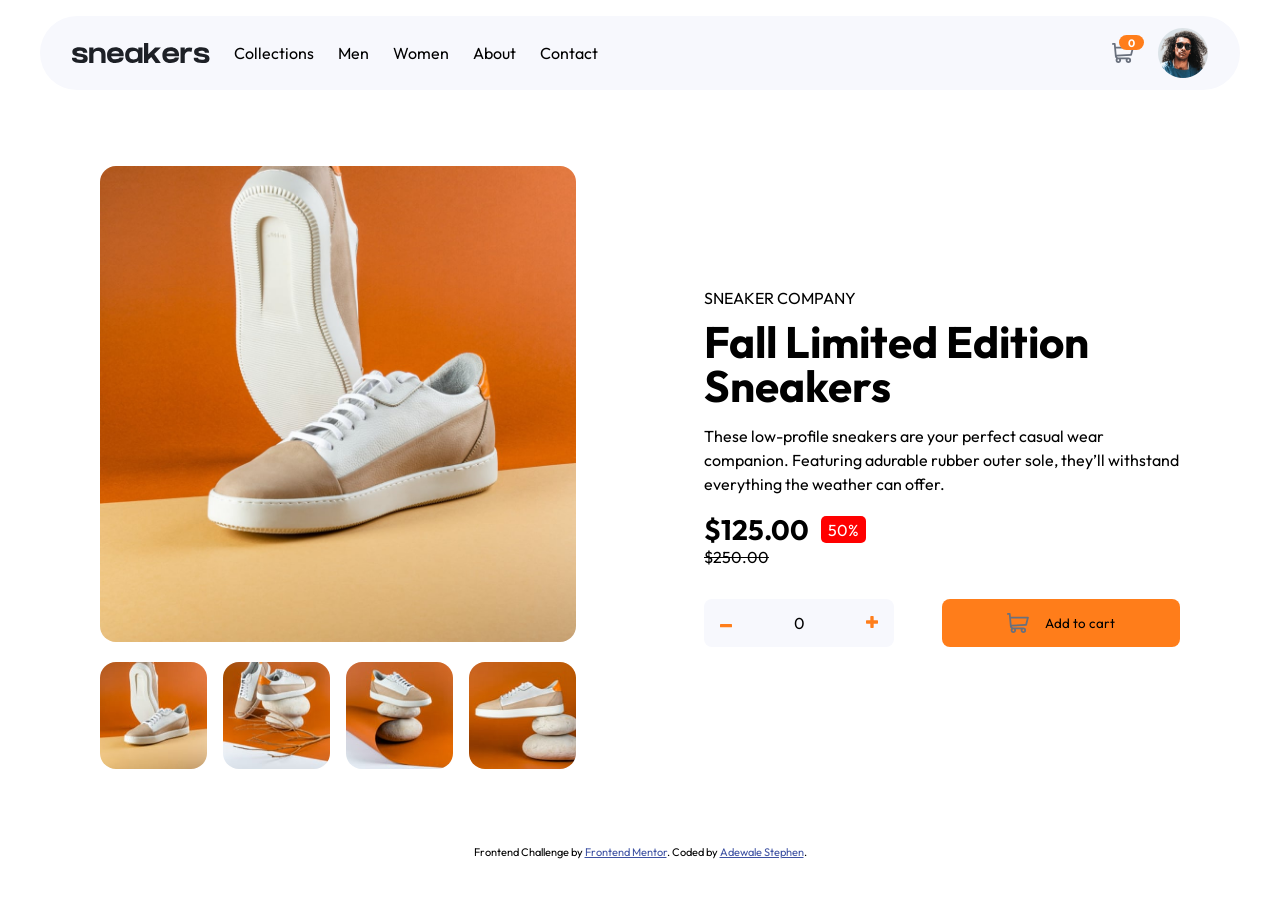
==== client/index.html @ b7990dde "chore: added an e-commerce  project i worked on 2 years ago" ====
<!DOCTYPE html>
<html lang="en">

<head>
    <meta charset="UTF-8">
    <meta name="viewport" content="width=device-width, initial-scale=1.0">
    <title>E-Commerce Banking</title>
    <link rel="stylesheet" href="style.css">
</head>

<body>
    <nav class="d-flex">
        <div data-sideBar="sideBar" class="mobileSidebar d-none">
            <img data-closeSideBar="closeSideBar" src="./images/icon-close.svg" alt="icon close" class="close">
            <ul>
                <li>Collections</li>
                <li>Men</li>
                <li>Women</li>
                <li>About</li>
                <li>Contact</li>
            </ul>
        </div>

        <div class="d-flex gap">
            <img data-openSideBar="openSideBar" src="./images/icon-menu.svg" alt="icon menu" class="menu">
            <img src="./images/logo.svg" alt="logo">
            <ul class="d-flex gap desktopCta">
                <li>Collections</li>
                <li>Men</li>
                <li>Women</li>
                <li>About</li>
                <li>Contact</li>
            </ul>
        </div>
        <div class="strong d-flex gap">
            <span data-cart="cart" class="d-flex cart">
                <img src="./images/icon-cart.svg" alt="icon" class="cart">
                <strong data-totalItems="totalItems" class="number">0</strong>
            </span>
            <img src="./images/image-avatar.png" alt="image avatar" class="avatar">
        </div>
    </nav>

    <section data-basket="basket" class="basket d-none">
        <h4>Cart</h4>
        <hr>
        <div class="filledOrEmpty d-flex">
            <div data-selectProduct="selectProduct" class="d-none">
                <div class="filled d-flex">
                    <img class="cartImage" src="./images/image-product-1-thumbnail.jpg" alt="image product 1 thumbnail">
                    <p>Fall Limited Sneakers $125 x
                        <span data-cartQuantity="cartQuantity">1</span>
                        <strong data-cartPrice="cartPrice">$125.00</strong>
                    </p>
                    <button data-resetCart="resetCart"><img src="./images/icon-delete.svg" alt="delete"></button>
                </div>
                <button class="checkout">Checkout</button>
            </div>
            <p data-noSelection="noSelection" class="empty">Your Cart is empty.</p>
        </div>
    </section>

    <main class="d-flex">
        <section>
            <div class="banner width">
                <img data-banner="banner" src="./images/image-product-1.jpg" alt="image product 1"
                    class="width borderRadius">
            </div>
            <div class="thumbnail">
                <img data-imageThumbnail="imageThumbnail" src="./images/image-product-1-thumbnail.jpg"
                    alt="image product 1 thumbnail" class="width borderRadius">
                <img data-imageThumbnail="imageThumbnail" src="./images/image-product-2-thumbnail.jpg"
                    alt="image product 2 thumbnail" class="width borderRadius">
                <img data-imageThumbnail="imageThumbnail" src="./images/image-product-3-thumbnail.jpg"
                    alt="image product 3 thumbnail" class="width borderRadius">
                <img data-imageThumbnail="imageThumbnail" src="./images/image-product-4-thumbnail.jpg"
                    alt="image product 4 thumbnail" class="width borderRadius">
            </div>
        </section>
        <header>
            <p class="companyName">Sneaker Company</p>
            <h1>Fall Limited Edition Sneakers</h1>
            <p class="productAbout">These low-profile sneakers are your perfect casual wear companion. Featuring
                adurable rubber outer sole, they’ll withstand everything the weather can offer.</p>
            <div class="priceTag">
                <p class="d-flex">
                    <strong data-price="price">$125.00</strong>
                    <span>50%</span>
                </p>
                <p data-discount="discount" class="discount">$250.00</p>
            </div>
            <div class="productQuantity d-flex">
                <div class="toggleQuantity d-flex">
                    <button data-decrementBtn="decrementBtn"><img src="./images/icon-minus.svg"
                            alt="icon minus"></button>
                    <span data-quantity="quantity">0</span>
                    <button data-incrementBtn="incrementBtn"><img src="./images/icon-plus.svg" alt="icon plus"></button>
                </div>
                <button data-addToCart="addToCart" class="d-flex purchase">
                    <img src="./images/icon-cart.svg" alt="icon cart">
                    Add to cart
                </button>
            </div>
        </header>
    </main>
    <div class="attribution">
        Frontend Challenge by <a href="https://www.frontendmentor.io?ref=challenge" target="_blank">Frontend Mentor</a>.
        Coded by <a href="#">Adewale Stephen</a>.
    </div>
    <script src="./main.js"></script>
</body>

</html>
---- client/style.css ----
@font-face {
  font-family: "Outfit";
  src: url("./outfit/Outfit-VariableFont_wght.ttf");
}
*,
*::before,
*::after {
  margin: 0;
  padding: 0;
  box-sizing: border-box;
  font-family: "Outfit";
}
:root {
  --Orange: hsl(26, 100%, 55%);
  --Paleorange: hsl(25, 100%, 94%);
  --Verydarkblue: hsl(220, 13%, 13%);
  --Darkgrayishblue: hsl(219, 9%, 45%);
  --Grayishblue: hsl(220, 14%, 75%);
  --Lightgrayishblue: hsl(223, 64%, 98%);
  --White: hsl(0, 0%, 100%);
  --Black: hsl(0, 0%, 0%);
  --lightbox: hsla(0, 0%, 0%, 0.75);
}
body {
  background-color: var(--White);
  width: clamp(64rem, calc(100% - 20px), 75rem);
  margin: auto;
  font-size: 16px;
}
nav {
  justify-content: space-between;
  padding: 0.75rem 2rem;
  background-color: var(--Lightgrayishblue);
  position: relative;
  border-radius: 5rem;
  margin: 1rem 0 0 0;
}
.avatar {
  width: 50px;
}
.cart,
.avatar {
  cursor: pointer;
}
nav .strong span {
  position: relative;
}
.number {
  position: absolute;
  right: -0.625rem;
  top: -0.5rem;
  color: var(--White);
  font-size: 0.675rem;
  background-color: var(--Orange);
  padding: 0.04rem 0.55rem;
  border-radius: 0.5rem;
}
.mobileSidebar {
  position: fixed;
  top: 0;
  left: 0;
  padding: 1.5rem 1rem;
  width: 65%;
  background-color: white;
  min-height: 100vh;
  overflow: hidden;
  animation: sideBar 0.1s linear;
  -moz-animation: sideBar 0.1s linear;
  -webkit-animation: sideBar 0.1s linear;
  z-index: 1000;
}

@keyframes sideBar {
  from {
    width: 0px;
  }
  to {
    width: 65%;
  }
}
.mobileSidebar ul {
  margin: 2rem 0 0 0;
}
.mobileSidebar ul li {
  padding: 0.5rem 0;
}

.basket {
  background-color: var(--White);
  box-shadow:
    0px 4px 15px rgba(0, 0, 0, 0.1),
    0px 8px 30px rgba(0, 0, 0, 0.1);
  border-radius: 0.75rem;
  position: absolute;
  margin-top: 1rem;
  right: 5%;
  width: 20rem;
}
.basket h4 {
  padding: 1rem;
}
.basket .filledOrEmpty {
  padding: 1rem;
}
.basket .filledOrEmpty {
  min-height: 7rem;
  flex-direction: column;
  justify-content: center;
}
.basket .filledOrEmpty .empty {
  text-align: center;
  text-align: center;
}
.basket .filledOrEmpty div {
  margin: 0 0 1rem 0;
}
.basket .filledOrEmpty div .filled {
  gap: 1.25rem;
}
.basket .filledOrEmpty div .cartImage {
  width: 3.725rem;
  border-radius: 0.625rem;
}
.basket .filledOrEmpty div .checkout {
  padding: 0.75rem;
  width: 100%;
  background-color: var(--Orange);
  border-radius: 0.425rem;
}
main {
  justify-content: space-between;
  padding: 0.75rem 5%;
  margin: 4rem 0;
  gap: 8rem;
}
section,
header {
  width: 50%;
}
.banner img {
  margin-bottom: 1rem;
}
.thumbnail {
  display: grid;
  grid-template-columns: repeat(4, 1fr);
  gap: 1rem;
}
.thumbnail img {
  cursor: pointer;
  transition: 0.7s;
}
.thumbnail img:active {
  transform: scale(110%);
  transition: 0.5s;
}
.thumbnail img:hover {
  filter: contrast(70%) brightness(120%);
}
header .companyName {
  text-transform: uppercase;
}
header h1 {
  font-size: 2.75rem;
  line-height: 1;
  margin: 0.75rem 0;
}
header .productAbout {
  margin: 1rem 0;
  line-height: 1.5;
}
header .priceTag p strong {
  font-size: 1.75rem;
}
header .priceTag p span {
  padding: 0.2rem 0.45rem;
  background-color: red;
  border-radius: 5px;
  color: var(--White);
  margin: 0 0 0 0.75rem;
}
.productQuantity {
  margin: 2rem 0 0 0;
  justify-content: space-between;
}
.productQuantity .toggleQuantity {
  background-color: var(--Lightgrayishblue);
  width: 40%;
  justify-content: space-between;
  border-radius: 0.5rem;
}
.productQuantity .toggleQuantity button {
  padding: 1rem;
}
.productQuantity .purchase {
  width: 50%;
  background-color: var(--Orange);
  padding: 0.85rem;
  border-radius: 0.5rem;
  justify-content: center;
  gap: 1rem;
}
.discount {
  text-decoration: line-through;
}
.close,
.menu {
  cursor: pointer;
}
.attribution {
  font-size: 11px;
  text-align: center;
  margin: 0 0 2rem 0;
}
.attribution a {
  color: hsl(228, 45%, 44%);
}
ul {
  list-style: none;
}
li {
  cursor: pointer;
}
button {
  outline: none;
  cursor: pointer;
  border: none;
  background-color: unset;
}
.borderRadius {
  border-radius: 1rem;
}
.width {
  width: 100%;
}
.gap {
  gap: 1.5rem;
}
.d-flex {
  display: flex;
  align-items: center;
  align-content: center;
}
.d-none,
.menu {
  display: none;
}
.d-block {
  display: block;
}
@media (max-width: 900px) {
  body {
    width: 100%;
  }
  .avatar {
    width: 40px;
  }
  .desktopCta {
    display: none;
  }
  .basket {
    width: 90%;
  }
  .menu {
    display: block;
  }
  main {
    flex-direction: column;
    margin: 2rem 0;
    gap: 3rem;
  }
  section,
  header {
    width: 100%;
  }
  .priceTag {
    display: flex;
    align-items: center;
    align-content: center;
    justify-content: space-between;
    flex-direction: row;
  }
  .productQuantity {
    flex-direction: column;
  }
  .productQuantity .toggleQuantity,
  .productQuantity .purchase {
    width: 100%;
    margin-top: 1rem;
  }
  .borderRadius {
    border-radius: 0.5rem;
  }
}
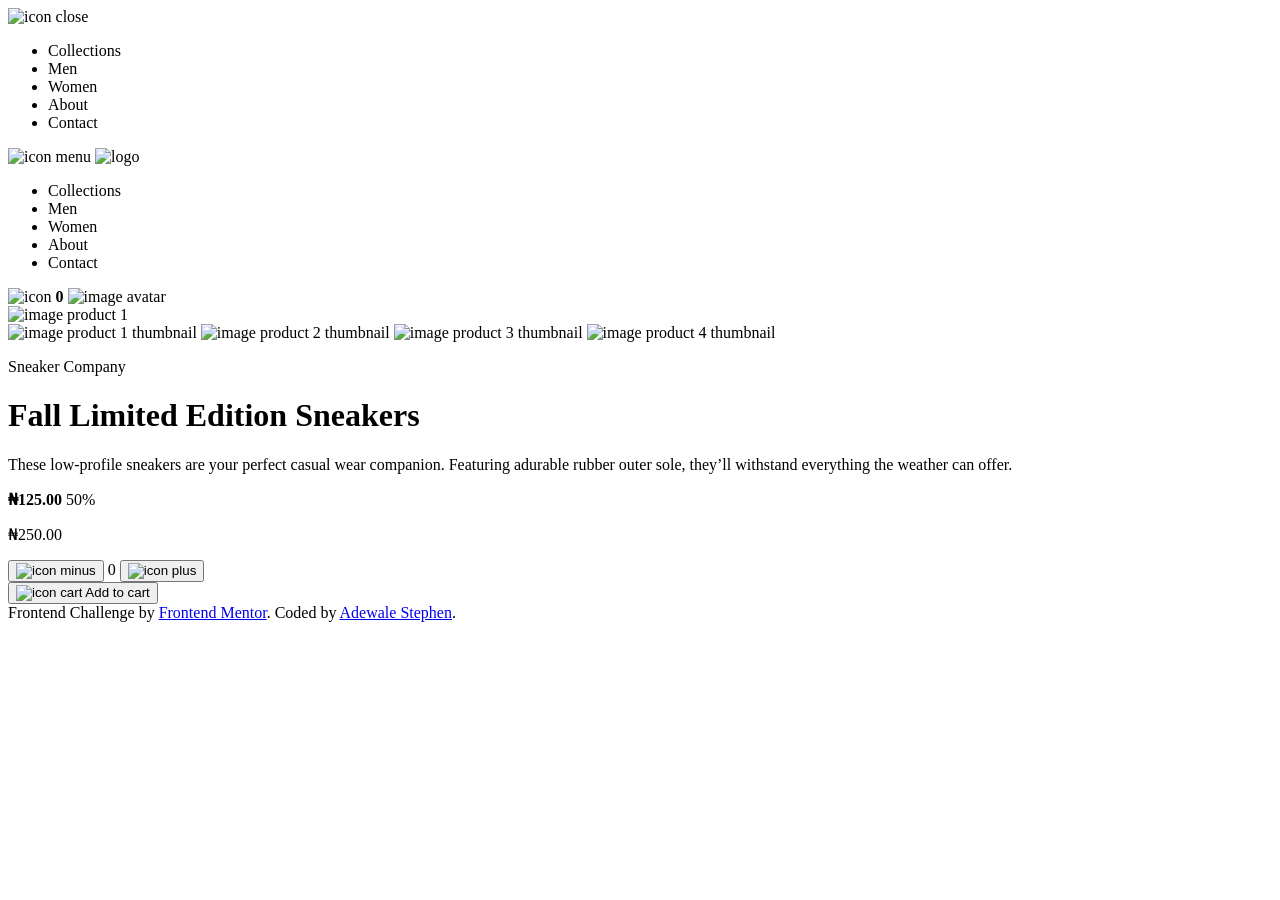
==== commit e426f530: "feat: separation of concerns" ====
--- a/client/index.html
+++ b/client/index.html
@@ -5,13 +5,13 @@
     <meta charset="UTF-8">
     <meta name="viewport" content="width=device-width, initial-scale=1.0">
     <title>E-Commerce Banking</title>
-    <link rel="stylesheet" href="style.css">
+    <link rel="stylesheet" href="/assets/style.css">
 </head>
 
 <body>
     <nav class="d-flex">
         <div data-sideBar="sideBar" class="mobileSidebar d-none">
-            <img data-closeSideBar="closeSideBar" src="./images/icon-close.svg" alt="icon close" class="close">
+            <img data-closeSideBar="closeSideBar" src="/assets/images/icon-close.svg" alt="icon close" class="close">
             <ul>
                 <li>Collections</li>
                 <li>Men</li>
@@ -22,8 +22,8 @@
         </div>
 
         <div class="d-flex gap">
-            <img data-openSideBar="openSideBar" src="./images/icon-menu.svg" alt="icon menu" class="menu">
-            <img src="./images/logo.svg" alt="logo">
+            <img data-openSideBar="openSideBar" src="/assets/images/icon-menu.svg" alt="icon menu" class="menu">
+            <img src="/assets/images/logo.svg" alt="logo">
             <ul class="d-flex gap desktopCta">
                 <li>Collections</li>
                 <li>Men</li>
@@ -34,46 +34,27 @@
         </div>
         <div class="strong d-flex gap">
             <span data-cart="cart" class="d-flex cart">
-                <img src="./images/icon-cart.svg" alt="icon" class="cart">
+                <img src="/assets/images/icon-cart.svg" alt="icon" class="cart">
                 <strong data-totalItems="totalItems" class="number">0</strong>
             </span>
-            <img src="./images/image-avatar.png" alt="image avatar" class="avatar">
+            <img src="/assets/images/image-avatar.png" alt="image avatar" class="avatar">
         </div>
     </nav>
-
-    <section data-basket="basket" class="basket d-none">
-        <h4>Cart</h4>
-        <hr>
-        <div class="filledOrEmpty d-flex">
-            <div data-selectProduct="selectProduct" class="d-none">
-                <div class="filled d-flex">
-                    <img class="cartImage" src="./images/image-product-1-thumbnail.jpg" alt="image product 1 thumbnail">
-                    <p>Fall Limited Sneakers $125 x
-                        <span data-cartQuantity="cartQuantity">1</span>
-                        <strong data-cartPrice="cartPrice">$125.00</strong>
-                    </p>
-                    <button data-resetCart="resetCart"><img src="./images/icon-delete.svg" alt="delete"></button>
-                </div>
-                <button class="checkout">Checkout</button>
-            </div>
-            <p data-noSelection="noSelection" class="empty">Your Cart is empty.</p>
-        </div>
-    </section>
 
     <main class="d-flex">
         <section>
             <div class="banner width">
-                <img data-banner="banner" src="./images/image-product-1.jpg" alt="image product 1"
+                <img data-banner="banner" src="/assets/images/image-product-1.jpg" alt="image product 1"
                     class="width borderRadius">
             </div>
             <div class="thumbnail">
-                <img data-imageThumbnail="imageThumbnail" src="./images/image-product-1-thumbnail.jpg"
+                <img data-imageThumbnail="imageThumbnail" src="/assets/images/image-product-1-thumbnail.jpg"
                     alt="image product 1 thumbnail" class="width borderRadius">
-                <img data-imageThumbnail="imageThumbnail" src="./images/image-product-2-thumbnail.jpg"
+                <img data-imageThumbnail="imageThumbnail" src="/assets/images/image-product-2-thumbnail.jpg"
                     alt="image product 2 thumbnail" class="width borderRadius">
-                <img data-imageThumbnail="imageThumbnail" src="./images/image-product-3-thumbnail.jpg"
+                <img data-imageThumbnail="imageThumbnail" src="/assets/images/image-product-3-thumbnail.jpg"
                     alt="image product 3 thumbnail" class="width borderRadius">
-                <img data-imageThumbnail="imageThumbnail" src="./images/image-product-4-thumbnail.jpg"
+                <img data-imageThumbnail="imageThumbnail" src="/assets/images/image-product-4-thumbnail.jpg"
                     alt="image product 4 thumbnail" class="width borderRadius">
             </div>
         </section>
@@ -84,30 +65,33 @@
                 adurable rubber outer sole, they’ll withstand everything the weather can offer.</p>
             <div class="priceTag">
                 <p class="d-flex">
-                    <strong data-price="price">$125.00</strong>
+                    <strong data-price="price">₦125.00</strong>
                     <span>50%</span>
                 </p>
-                <p data-discount="discount" class="discount">$250.00</p>
+                <p data-discount="discount" class="discount">₦250.00</p>
             </div>
             <div class="productQuantity d-flex">
                 <div class="toggleQuantity d-flex">
-                    <button data-decrementBtn="decrementBtn"><img src="./images/icon-minus.svg"
+                    <button data-decrementBtn="decrementBtn"><img src="/assets/images/icon-minus.svg"
                             alt="icon minus"></button>
                     <span data-quantity="quantity">0</span>
-                    <button data-incrementBtn="incrementBtn"><img src="./images/icon-plus.svg" alt="icon plus"></button>
+                    <button data-incrementBtn="incrementBtn"><img src="/assets/images/icon-plus.svg"
+                            alt="icon plus"></button>
                 </div>
+
                 <button data-addToCart="addToCart" class="d-flex purchase">
-                    <img src="./images/icon-cart.svg" alt="icon cart">
+                    <img src="/assets/images/icon-cart.svg" alt="icon cart">
                     Add to cart
                 </button>
             </div>
         </header>
     </main>
     <div class="attribution">
-        Frontend Challenge by <a href="https://www.frontendmentor.io?ref=challenge" target="_blank">Frontend Mentor</a>.
-        Coded by <a href="#">Adewale Stephen</a>.
+        Frontend Challenge by
+        <a href="https://www.frontendmentor.io?ref=challenge" target="blank">Frontend Mentor</a>. Coded by <a
+            href="#">Adewale Stephen</a>.
     </div>
-    <script src="./main.js"></script>
+    <script src="/assets/main.js"></script>
 </body>
 
 </html>
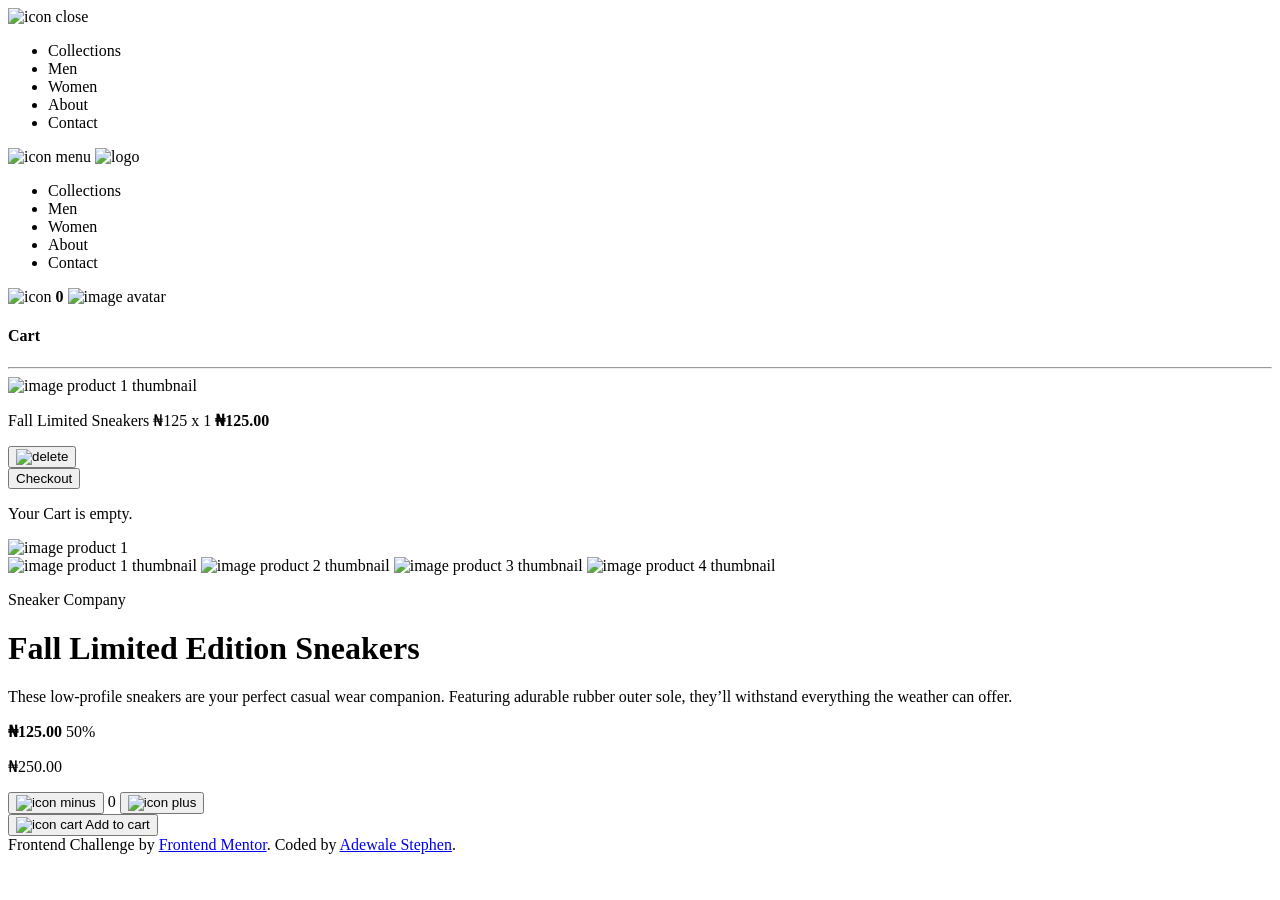
==== commit 2d5defd9: "feat: handled paystack shop" ====
--- a/client/index.html
+++ b/client/index.html
@@ -40,6 +40,28 @@
             <img src="/assets/images/image-avatar.png" alt="image avatar" class="avatar">
         </div>
     </nav>
+      <section data-basket="basket" class="basket d-none">
+          <h4>Cart</h4>
+          <hr>
+          <div class="filledOrEmpty d-flex">
+              <div data-selectProduct="selectProduct" class="d-none">
+                <div class="filled d-flex">
+                      <img class="cartImage" src="/assets/images/image-product-1-thumbnail.jpg"
+                        alt="image product 1 thumbnail">
+                      <p>Fall Limited Sneakers ₦125 x
+                        <span data-cartQuantity="cartQuantity">1</span>
+                        <strong data-cartPrice="cartPrice">₦125.00</strong>
+                      </p>
+                      <button data-resetCart="resetCart"><img src="/assets/images/icon-delete.svg"
+                        alt="delete"></button>
+                  </div>
+                  <a href="https://paystack.shop/pay/codewithstephen" target="_blank" rel="noopener noreferrer">
+                    <button class="checkout">Checkout</button>
+                  </a>
+              </div>
+              <p data-noSelection="noSelection" class="empty">Your Cart is empty.</p>
+          </div>
+      </section>
 
     <main class="d-flex">
         <section>
